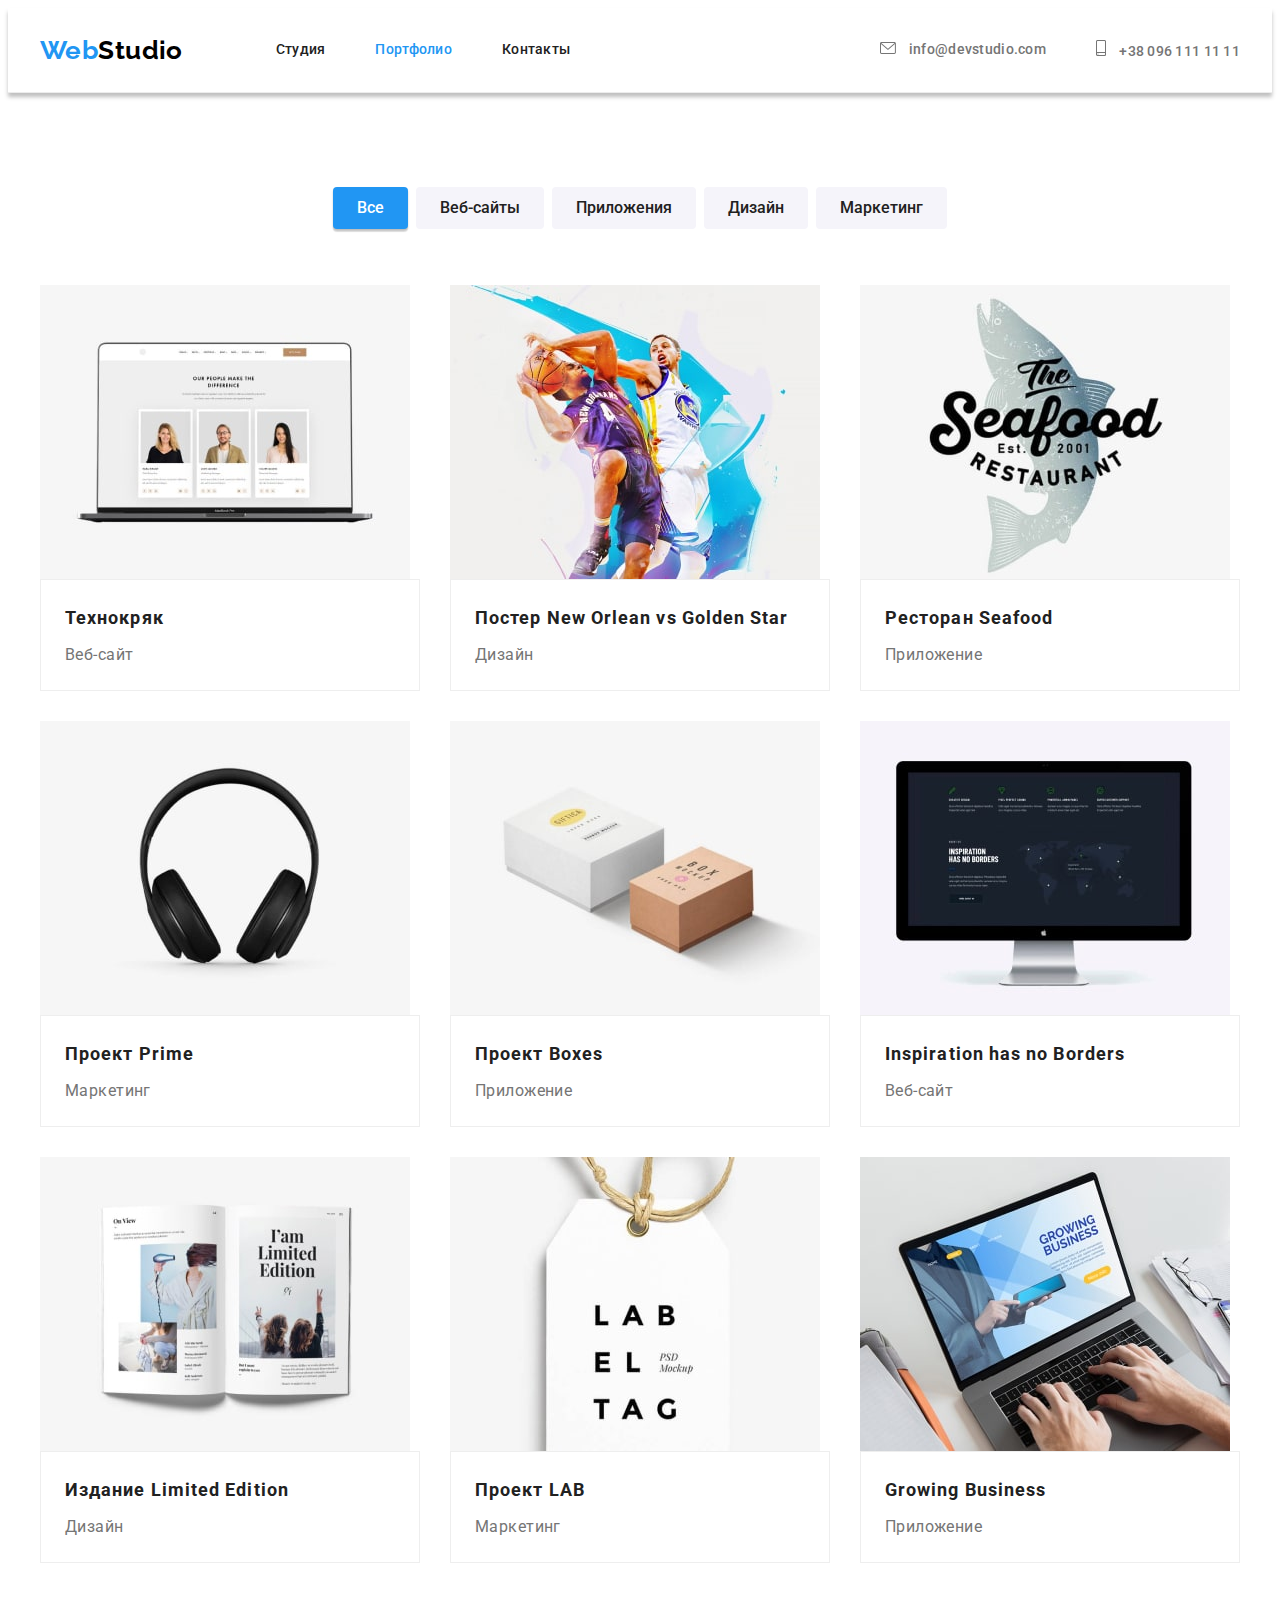
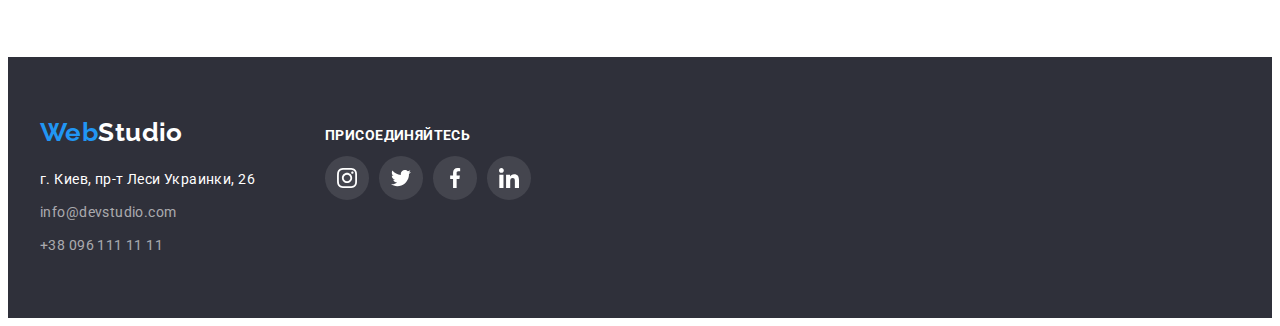
==== portfolio.html @ 4d13b161 "Декоративные эффекты ДЗ 4" ====
<!DOCTYPE html>
<html lang="en">
<head>
    <meta charset="UTF-8">
    <meta http-equiv="X-UA-Compatible" content="IE=edge">
    <meta name="viewport" content="width=device-width, initial-scale=1.0">
    <title>Document</title>
    <link href="https://fonts.googleapis.com/css2?family=Raleway:wght@700&family=Roboto:wght@400;500;700;900&display=swap"
        rel="stylesheet">
        <link rel="stylesheet" href="https://cdnjs.cloudflare.com/ajax/libs/modern-normalize/1.1.0/modern-normalize.min.css"
            integrity="sha512-wpPYUAdjBVSE4KJnH1VR1HeZfpl1ub8YT/NKx4PuQ5NmX2tKuGu6U/JRp5y+Y8XG2tV+wKQpNHVUX03MfMFn9Q=="
            crossorigin="anonymous" referrerpolicy="no-referrer" />
    <link rel="stylesheet" href="./css/styles.css">
</head>
<body>
    <!-- Шапка сайта-->
<header class="border-line">
    <div class="container header-container">
        <nav class="nav-page header-container">
            <a href="" lang="en" class="logo link ">Web<span class="logo-header">Studio</span></a>
            <ul class="nav-list list header-list">
                <li class="header-item"><a href="./index.html" class="link header-link">Студия</a></li>
                <li class="header-item"><a href="./portfolio.html" class="link-active link header-link">Портфолио</a></li>
                <li class="header-item"><a href="" class="link header-link">Контакты</a></li>
            </ul>
        </nav>
    <ul class="contact-list list header-list">
        <li class="contact-item">
            <a href="mailto:info@devstudio.com" class="link header-link">
                <svg class="contact-icons" width="16px" height="12px">
                    <use href="./images/icons.svg#icon-mail"></use>
                </svg>
                info@devstudio.com</a>
        </li>
        <li class="contact-item">
            <a href="tel:+380961111111" class="link header-link">
                <svg class="contact-icons" width="10px" height="16px">
                    <use href="./images/icons.svg#icon-smartphone"></use>
                </svg>
                +38 096 111 11 11</a>
        </li>
    </ul>
    </div>
</header>
<main>
    <section class="section">
    <!-- Наши работы -->
    <h1 class="visually-hidden"> Наши работы </h1>
    <div class="container">
    <ul class="filter-list list">
        <li class="button-item"><button type="button" class="filter-btn active"> Все </button></li>
        <li class="button-item"><button type="button" class="filter-btn"> Веб-сайты </button></li>
        <li class="button-item"><button type="button" class="filter-btn"> Приложения </button></li>
        <li class="button-item"><button type="button" class="filter-btn"> Дизайн </button></li>
        <li class="button-item"><button type="button" class="filter-btn"> Маркетинг </button></li>
    </ul>
    <ul class="card-set list">
        <li class="portfolio-item">
        <a href="" target="_blank" rel="noopener noreferrer nofollow"
                class="portfolio-link link">
            <img src="./images/img-portfolio-technocrack-min.jpg" alt="Технокряк" width="370" height="294">
        <div class="portfolio-border">
            <h2 class="portfolio-title">Технокряк</h2>
        <p class="portfolio-category">Веб-сайт</p>
        </div>
        </a>
        </li>
        <li class="portfolio-item">
            <a href="" target="_blank" rel="noopener noreferrer nofollow" class="portfolio-link link">
                <img src="./images/img-portfolio-new-orlean-min.jpg" alt="Постер New Orlean vs Golden Star" width="370" height="294">
            <div class="portfolio-border">
                <h2 class="portfolio-title">Постер New Orlean vs Golden Star</h2>
                <p class="portfolio-category">Дизайн</p>
            </div>
        
        </a>
        </li>
        <li class="portfolio-item">
            <a href="" target="_blank" rel="noopener noreferrer nofollow" class="portfolio-link link">
                <img src="./images/img-portfolio-seafood-min.jpg" alt="Ресторан Seafood" width="370" height="294">
                <div class="portfolio-border">
                <h2 class="portfolio-title">Ресторан Seafood</h2>
                <p class="portfolio-category">Приложение</p>
                </div>
        
        </a>
        </li>
        <li class="portfolio-item">
            <a href="" target="_blank" rel="noopener noreferrer nofollow" class="portfolio-link link">
            <img src="./images/img-portfolio-prime-min.jpg" alt="Проект Prime" width="370" height="294">
            <div class="portfolio-border">
        <h2 class="portfolio-title">Проект Prime</h2>
        <p class="portfolio-category">Маркетинг</p>
            </div>
        </a>
        </li>
        <li class="portfolio-item">
            <a href="" target="_blank" rel="noopener noreferrer nofollow" class="portfolio-link link">
            <img src="./images/img-portfolio-boxes-min.jpg" alt="Проект Boxes" width="370" height="294">
            <div class="portfolio-border">
        <h2 class="portfolio-title">Проект Boxes</h2>
        <p class="portfolio-category">Приложение</p>
            </div>
        </a>
        </li>
        <li class="portfolio-item">
            <a href="" target="_blank" rel="noopener noreferrer nofollow" class="portfolio-link link">
            <img src="./images/img-portfolio-inspiration-min.jpg" alt="Inspiration has no Borders" width="370" height="294">
            <div class="portfolio-border">
            <h2 class="portfolio-title">Inspiration has no Borders</h2>
            <p class="portfolio-category">Веб-сайт</p>
            </div>
        </a>
        </li>
        <li class="portfolio-item">
            <a href="" target="_blank" rel="noopener noreferrer nofollow" class="portfolio-link link">
            <img src="./images/img-portfolio-limited-edition-min.jpg" alt="Издание Limited Edition" width="370" height="294">
            <div class="portfolio-border">
        <h2 class="portfolio-title">Издание Limited Edition</h2>
        <p class="portfolio-category">Дизайн</p>    
            </div>
        </a>
        </li>
        <li class="portfolio-item">
            <a href="" target="_blank" rel="noopener noreferrer nofollow" class="portfolio-link link">
            <img src="./images/img-portfolio-lab-min.jpg" alt="Проект LAB" width="370" height="294">
            <div class="portfolio-border">
        <h2 class="portfolio-title">Проект LAB</h2>
        <p class="portfolio-category">Маркетинг</p>                
            </div>
        </a>
        </li>
        <li class="portfolio-item">
            <a href="" target="_blank" rel="noopener noreferrer nofollow" class="portfolio-link link">
            <img src="./images/img-portfolio-growing-business-min.jpg" alt="Growing Business" width="370" height="294">
            <div class="portfolio-border">
        <h2 class="portfolio-title">Growing Business</h2>
        <p class="portfolio-category">Приложение</p>                
            </div>
        </a>
        </li>
    </ul>
    </div>
</section>
</main>
    <!-- Футер -->
    <footer class="basement basement-section">
        <div class="container basement-container">
            <div class="basement-contacts">
                <a href="" lang="en" class="logo link">Web<span class="logo-footer">Studio</span></a>
                <address class="basement-address">
                    <ul class="basement-list list">
                        <li class="basement-items"><a href="https://goo.gl/maps/84MK3g47taFm8UyFA" target="_blank"
                                rel="noopener noreferrer nofollow" class="basement-link link white"> г. Киев, пр-т Леси
                                Украинки, 26 </a></li>
                        <li class="basement-items"><a href="mailto:info@devstudio.com"
                                class="basement-link link">info@devstudio.com</a></li>
                        <li class="basement-items"><a href="tel:+380961111111" class="basement-link link">+38 096 111 11
                                11</a></li>
                    </ul>
                </address>
            </div>
            <div class="basement-join-section">
                <h2 class="basement-social-title">присоединяйтесь</h2>
                <ul class="basement-social-list list">
                    <li class="basement-social-item">
                        <a href="" class="basement-social-link">
                            <svg class="basement-social-icon" width="20" height="20">
                                <use href="images/icons.svg#icon-instagram"></use>
                            </svg>
                        </a>
                    </li>
                    <li class="basement-social-item">
                        <a href="" class="basement-social-link">
                            <svg class="basement-social-icon" width="20" height="20">
                                <use href="images/icons.svg#icon-twitter"></use>
                            </svg>
                        </a>
                    </li>
                    <li class="basement-social-item">
                        <a href="" class="basement-social-link">
                            <svg class="basement-social-icon" width="20" height="20">
                                <use href="images/icons.svg#icon-facebook"></use>
                            </svg>
                        </a>
                    </li>
                    <li class="basement-social-item">
                        <a href="" class="basement-social-link">
                            <svg class="basement-social-icon" width="20" height="20">
                                <use href="images/icons.svg#icon-linkedin"></use>
                            </svg>
                        </a>
                    </li>
                </ul>
            </div>
        </div>
    </footer>
</body>
</html>
---- css/styles.css ----
/* цвета страницы
акцент #2196F3
черный #000000
белый #FFFFFF
заголовки #212121
основной цвет текста #757575
*/
:root {
  --accent-color: #2196f3;
  --logo-color: #000000;
  --title-text-color: #212121;
  --primary-text-color: #757575;
  --hero-white-color: #ffffff;
  --background-color-style: #2f303a;
  --btn-background-color: #f5f4fa;
  --icons-main-color: #afb1b8;
}
/* ----------reset------------ */
h1,
h2,
h3,
h4,
h5,
h6,
p {
  margin: 0;
}
ul {
  margin: 0;
  padding-left: 0;
}

/* ---------------------------- */

body {
  color: var(--primary-text-color);
  font-family: "Roboto", sans-serif;
  font-size: 14px;
  line-height: 1.71;
  letter-spacing: 0.03em;
}
.link {
  text-decoration: none;
  color: inherit;
}
.list {
  list-style: none;
}
img {
  display: block;
  max-width: 100%;
}
/* ---------container------------ */
.container {
  width: 1200px;
  padding-left: 15px;
  padding-right: 15px;
  margin: 0 auto;
}
.header-container {
  display: flex;
  align-items: center;
}
.border-line {
  border-bottom: 1px solid #ececec;
  box-shadow: 0px 4px 4px rgba(0, 0, 0, 0.25);
}
.header-list {
  display: flex;
  margin-left: auto;
}
.header-item:not(:last-child),
.contact-item:not(:last-child) {
  margin-right: 50px;
}
.section {
  padding-top: 94px;
  padding-bottom: 94px;
}

/* ------LOGO-------- */
.logo {
  display: block;
  color: var(--accent-color);
  font-family: "Raleway", sans-serif;
  font-weight: 700;
  font-size: 26px;
  line-height: 1.19;
}
.nav-page .logo {
  margin-right: 93px;
}
.logo-header {
  color: var(--logo-color);
}
.logo-footer {
  color: var(--hero-white-color);
}
/* --------HEADER-LINKS----------- */

.nav-list {
  color: var(--title-text-color);
}
.header-link {
  display: block;
  padding-top: 32px;
  padding-bottom: 32px;
  font-weight: 500;
  line-height: 1.14;
  letter-spacing: 0.02em;
}
.header-link:hover,
.header-link:focus,
.link-active {
  color: var(--accent-color);
}
.contact-item {
  display: flex;
  align-items: center;
}
.contact-icons {
  margin-right: 10px;
  fill: currentColor;
}
/* ---------HERO----------- */
.hero {
  background-color: var(--background-color-style);
  background-image: linear-gradient(
      rgba(47, 48, 58, 0.4),
      rgba(47, 48, 58, 0.4)
    ),
    url(../images/hero-bg.jpg);
  background-repeat: no-repeat;
  background-position: center;
  border-style: cover;
  /* max-width: 1600px;
  margin: 0 auto; */
  text-align: center;
  padding-top: 200px;
  padding-bottom: 200px;
}
.hero-container {
  display: block;
  max-width: 696px;
  margin-right: auto;
  margin-left: auto;
  margin-bottom: 30px;
}
.hero-title {
  color: var(--hero-white-color);
  font-weight: 900;
  font-size: 44px;
  line-height: 1.36;
  letter-spacing: 0.06em;
  text-transform: uppercase;
}
.hero-btn {
  font-family: inherit;
  color: var(--hero-white-color);
  background-color: var(--accent-color);
  font-weight: 700;
  font-size: 16px;
  line-height: 1.87;
  align-items: center;
  letter-spacing: 0.06em;
  cursor: pointer;
  border: none;
  box-shadow: 0px 4px 4px rgba(0, 0, 0, 0.15);
  border-radius: 4px;
  padding: 10px 32px;
}
.hero-btn:hover,
.hero-btn:focus {
  background-color: #188ce8;
}
/* ------------BENEFITS---------- */
.visually-hidden {
  position: absolute;
  width: 1px;
  height: 1px;
  margin: -1px;
  padding: 0;
  overflow: hidden;
  border: 0;
  clip: rect(0 0 0 0);
}
.card-set {
  display: flex;
  flex-wrap: wrap;
  margin-left: -30px;
  margin-top: -30px;
}

.benefits-title {
  margin-bottom: 10px;
  color: var(--title-text-color);
  font-weight: 700;
  font-size: 14px;
  line-height: 1.14;
  text-transform: uppercase;
}
.benefits-items {
  width: calc(100% / 4 - 30px);
  margin-left: 30px;
  margin-top: 30px;
}
.benefits-box {
  width: 270px;
  height: 120px;
  background-color: #f5f4fa;
  display: flex;
  align-items: center;
  justify-content: center;
  margin-bottom: 30px;
}

/* ---------TEAM---------- */
.section-title {
  margin-bottom: 50px;
  color: var(--title-text-color);
  font-weight: 700;
  font-size: 36px;
  line-height: 1.17;
  text-align: center;
}
.team {
  background-color: #f5f4fa;
}
.team-position,
.team-name {
  font-size: 16px;
  line-height: 1.19;
  text-align: center;
}
.team-name {
  margin-bottom: 10px;
  color: var(--title-text-color);
  font-weight: 500;
}
.team-position {
  margin-bottom: 16px;
}
.team-box {
  padding: 30px 24px;
}
.team-social-list {
  display: flex;
  justify-content: center;
}
.team-social-link {
  width: 44px;
  height: 44px;
  background-color: #ffffff;
  border-radius: 50%;
  display: flex;
  justify-content: center;
  align-items: center;
  color: var(--icons-main-color);
}
.team-social-icon {
  fill: currentColor;
}
.team-social-link:hover,
.team-social-link:focus {
  background-color: var(--accent-color);
  color: var(--hero-white-color);
}
.team-social-item + .team-social-item {
  margin-left: 10px;
}
/* ---------WORK---------- */
.work {
  padding-top: 0px;
}
.work-list {
  display: flex;
  flex-wrap: wrap;
  margin-right: -30px;
}
.work-items {
  width: calc(100% / 3 - 30px);
  margin-left: 30px;
  margin-top: 30px;
}
.team-list {
  display: flex;
  flex-wrap: wrap;
  margin-right: -30px;
}
.team-item {
  width: calc(100% / 4 - 30px);
  margin-left: 30px;
  margin-top: 30px;
  background-color: #ffffff;
  box-shadow: 0px 1px 3px rgba(0, 0, 0, 0.12), 0px 1px 1px rgba(0, 0, 0, 0.14),
    0px 2px 1px rgba(0, 0, 0, 0.2);
  border-radius: 0px 0px 4px 4px;
}

/* --------------CLIENTS------------ */
.clients-link {
  width: 170px;
  height: 92px;
  border: 1px solid #afb1b8;
  box-sizing: border-box;
  border-radius: 4px;
  display: flex;
  justify-content: center;
  align-items: center;
  color: var(--icons-main-color);
}
.clients-items {
  width: calc(100% / 6 - 30px);
  margin-left: 30px;
  margin-top: 30px;
}
.clients-icons {
  fill: currentColor;
}
.clients-link:hover,
.clients-link:focus {
  color: var(--accent-color);
  border-color: var(--accent-color);
}
/* --------------BASEMENT----------- */
.basement {
  background-color: var(--background-color-style);
}
.basement-address {
  font-style: normal;
}
.basement-link {
  color: rgba(255, 255, 255, 0.6);
}
.basement-link.white {
  color: var(--hero-white-color);
}
.basement-link:hover,
.basement-link:focus {
  color: var(--accent-color);
}
.basement-section {
  padding-bottom: 60px;
  padding-top: 60px;
}
.basement .logo {
  margin-bottom: 20px;
}
.basement-items:not(:last-child) {
  margin-bottom: 9px;
}
.basement-container {
  display: flex;
}
.basement-contacts {
  margin-right: 70px;
}
.basement-social-title {
  font-size: 14px;
  line-height: 1.14px;
  letter-spacing: 0.03em;
  text-transform: uppercase;
  padding-top: 18px;
  margin-bottom: 20px;
  color: var(--hero-white-color);
}
.basement-social-list {
  display: flex;
}
.basement-social-link {
  width: 44px;
  height: 44px;
  background-color: rgba(255, 255, 255, 0.1);
  border-radius: 50%;
  color: var(--hero-white-color);
  display: flex;
  justify-content: center;
  align-items: center;
}
.basement-social-icon {
  fill: currentColor;
}
.basement-social-item + .basement-social-item {
  margin-left: 10px;
}
.basement-social-link:hover,
.basement-social-link:focus {
  background-color: var(--accent-color);
}
/* ---------------FILTER-PORTFOLIO---------- */
.filter-btn {
  border-radius: 4px;
  border-color: transparent;
  padding: 6px 22px;
  font-family: inherit;
  color: var(--title-text-color);
  background-color: var(--btn-background-color);
  font-weight: 500;
  font-size: 16px;
  line-height: 1.63;
  cursor: pointer;
}
.filter-btn:focus,
.filter-btn:hover,
.active {
  color: var(--hero-white-color);
  background-color: var(--accent-color);
  box-shadow: 0px 3px 1px rgba(0, 0, 0, 0.1), 0px 1px 2px rgba(0, 0, 0, 0.08),
    0px 2px 2px rgba(0, 0, 0, 0.12);
}
.filter-list {
  margin-bottom: 56px;
  display: flex;
  justify-content: center;
}
.button-item:not(:last-child) {
  margin-right: 8px;
}
.portfolio-item {
  width: calc(100% / 3 - 30px);
  margin-left: 30px;
  margin-top: 30px;
}
.portfolio-border {
  border: 1px solid #eeeeee;
  padding: 20px 24px;
}

.portfolio-title {
  color: var(--title-text-color);
  font-weight: 700;
  font-size: 18px;
  line-height: 2;
  letter-spacing: 0.06em;
  margin-bottom: 4px;
}
.portfolio-category {
  font-size: 16px;
  line-height: 1.88;
}
.portfolio-item:hover,
.portfolio-item:focus {
  box-shadow: 0px 1px 1px rgba(0, 0, 0, 0.12), 0px 4px 4px rgba(0, 0, 0, 0.06),
    1px 4px 6px rgba(0, 0, 0, 0.16);
}
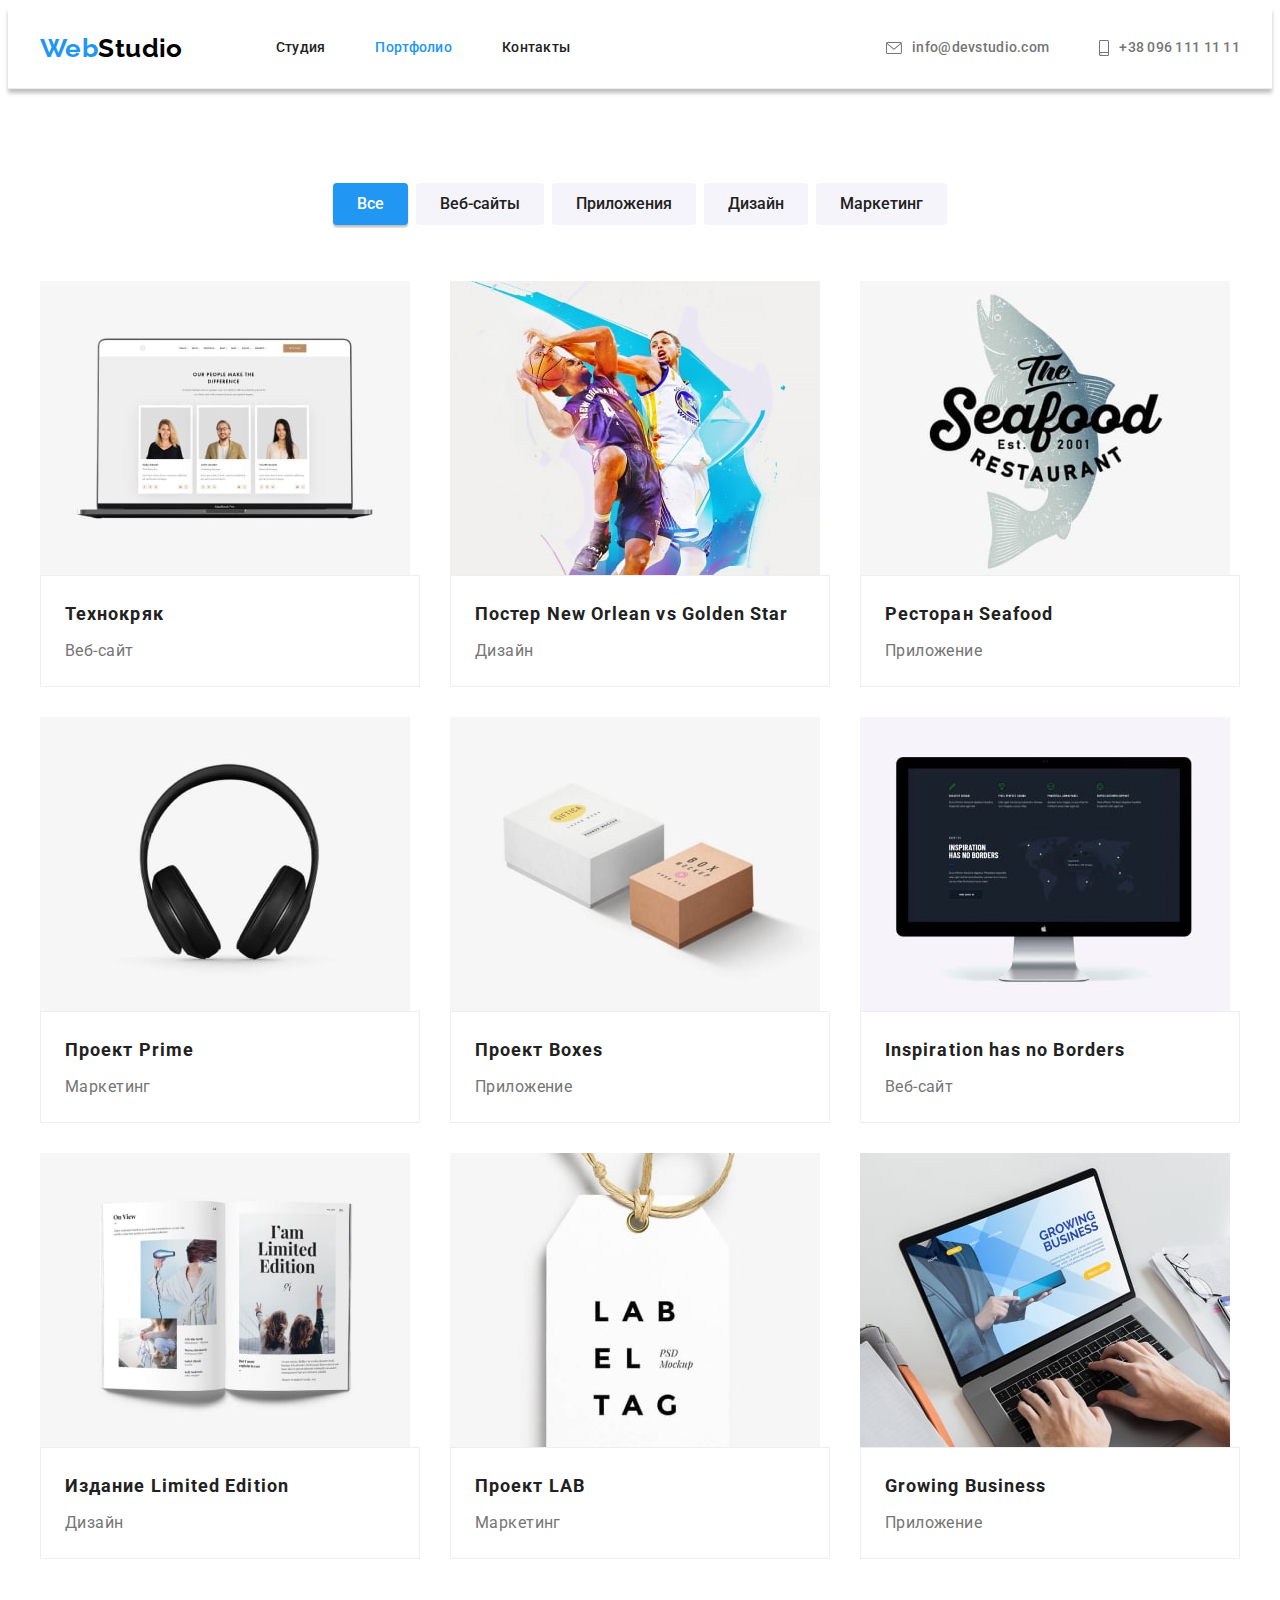
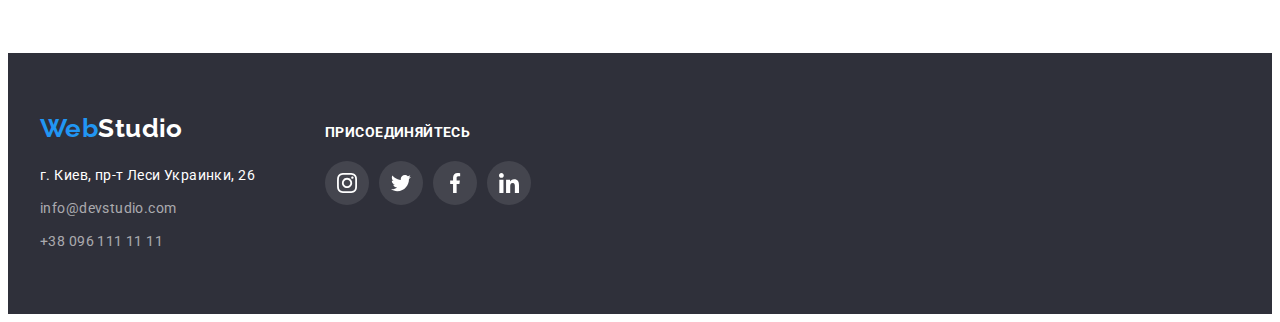
==== commit cd8d9beb: "Правки по ДЗ" ====
--- a/portfolio.html
+++ b/portfolio.html
@@ -162,31 +162,31 @@
             </div>
             <div class="basement-join-section">
                 <h2 class="basement-social-title">присоединяйтесь</h2>
-                <ul class="basement-social-list list">
-                    <li class="basement-social-item">
-                        <a href="" class="basement-social-link">
-                            <svg class="basement-social-icon" width="20" height="20">
+                <ul class="social-list list">
+                    <li class="social-item">
+                        <a href="" target="_blank" rel="noopener noreferrer nofollow" class="social-link link">
+                            <svg class="social-icon" width="20" height="20">
                                 <use href="images/icons.svg#icon-instagram"></use>
                             </svg>
                         </a>
                     </li>
-                    <li class="basement-social-item">
-                        <a href="" class="basement-social-link">
-                            <svg class="basement-social-icon" width="20" height="20">
+                    <li class="social-item">
+                        <a href="" target="_blank" rel="noopener noreferrer nofollow" class="social-link link">
+                            <svg class="social-icon" width="20" height="20">
                                 <use href="images/icons.svg#icon-twitter"></use>
                             </svg>
                         </a>
                     </li>
-                    <li class="basement-social-item">
-                        <a href="" class="basement-social-link">
-                            <svg class="basement-social-icon" width="20" height="20">
+                    <li class="social-item">
+                        <a href="" target="_blank" rel="noopener noreferrer nofollow" class="social-link link">
+                            <svg class="social-icon" width="20" height="20">
                                 <use href="images/icons.svg#icon-facebook"></use>
                             </svg>
                         </a>
                     </li>
-                    <li class="basement-social-item">
-                        <a href="" class="basement-social-link">
-                            <svg class="basement-social-icon" width="20" height="20">
+                    <li class="social-item">
+                        <a href="" target="_blank" rel="noopener noreferrer nofollow" class="social-link link">
+                            <svg class="social-icon" width="20" height="20">
                                 <use href="images/icons.svg#icon-linkedin"></use>
                             </svg>
                         </a>
--- a/css/styles.css
+++ b/css/styles.css
@@ -102,7 +102,8 @@
   color: var(--title-text-color);
 }
 .header-link {
-  display: block;
+  display: flex;
+  align-items: center;
   padding-top: 32px;
   padding-bottom: 32px;
   font-weight: 500;
@@ -132,7 +133,7 @@
     url(../images/hero-bg.jpg);
   background-repeat: no-repeat;
   background-position: center;
-  border-style: cover;
+  background-size: cover, auto;
   /* max-width: 1600px;
   margin: 0 auto; */
   text-align: center;
@@ -205,13 +206,13 @@
   margin-top: 30px;
 }
 .benefits-box {
-  width: 270px;
-  height: 120px;
   background-color: #f5f4fa;
   display: flex;
   align-items: center;
   justify-content: center;
   margin-bottom: 30px;
+  padding: 25px 100px;
+  border-radius: 4px;
 }
 
 /* ---------TEAM---------- */
@@ -243,29 +244,26 @@
 .team-box {
   padding: 30px 24px;
 }
-.team-social-list {
+.social-list {
   display: flex;
   justify-content: center;
 }
-.team-social-link {
+.social-link {
   width: 44px;
   height: 44px;
+  border-radius: 50%;
+  display: flex;
+  justify-content: center;
+  align-items: center;
+}
+.team .social-link {
   background-color: #ffffff;
-  border-radius: 50%;
-  display: flex;
-  justify-content: center;
-  align-items: center;
   color: var(--icons-main-color);
 }
-.team-social-icon {
+.social-icon {
   fill: currentColor;
 }
-.team-social-link:hover,
-.team-social-link:focus {
-  background-color: var(--accent-color);
-  color: var(--hero-white-color);
-}
-.team-social-item + .team-social-item {
+.social-item + .social-item {
   margin-left: 10px;
 }
 /* ---------WORK---------- */
@@ -323,9 +321,7 @@
   border-color: var(--accent-color);
 }
 /* --------------BASEMENT----------- */
-.basement {
-  background-color: var(--background-color-style);
-}
+
 .basement-address {
   font-style: normal;
 }
@@ -342,6 +338,7 @@
 .basement-section {
   padding-bottom: 60px;
   padding-top: 60px;
+  background-color: var(--background-color-style);
 }
 .basement .logo {
   margin-bottom: 20px;
@@ -351,41 +348,29 @@
 }
 .basement-container {
   display: flex;
+  align-items: baseline;
 }
 .basement-contacts {
   margin-right: 70px;
 }
 .basement-social-title {
   font-size: 14px;
-  line-height: 1.14px;
+  line-height: 1.14;
   letter-spacing: 0.03em;
   text-transform: uppercase;
-  padding-top: 18px;
   margin-bottom: 20px;
   color: var(--hero-white-color);
 }
-.basement-social-list {
-  display: flex;
-}
-.basement-social-link {
-  width: 44px;
-  height: 44px;
+
+.basement .social-link {
   background-color: rgba(255, 255, 255, 0.1);
-  border-radius: 50%;
-  color: var(--hero-white-color);
-  display: flex;
-  justify-content: center;
-  align-items: center;
-}
-.basement-social-icon {
-  fill: currentColor;
-}
-.basement-social-item + .basement-social-item {
-  margin-left: 10px;
-}
-.basement-social-link:hover,
-.basement-social-link:focus {
+  color: var(--hero-white-color);
+}
+
+.social-link:hover,
+.social-link:focus {
   background-color: var(--accent-color);
+  color: var(--hero-white-color);
 }
 /* ---------------FILTER-PORTFOLIO---------- */
 .filter-btn {
@@ -438,8 +423,12 @@
   font-size: 16px;
   line-height: 1.88;
 }
-.portfolio-item:hover,
-.portfolio-item:focus {
+.portfolio-link {
+  display: flex;
+  flex-direction: column;
+}
+.portfolio-link:hover,
+.portfolio-link:focus {
   box-shadow: 0px 1px 1px rgba(0, 0, 0, 0.12), 0px 4px 4px rgba(0, 0, 0, 0.06),
     1px 4px 6px rgba(0, 0, 0, 0.16);
 }
